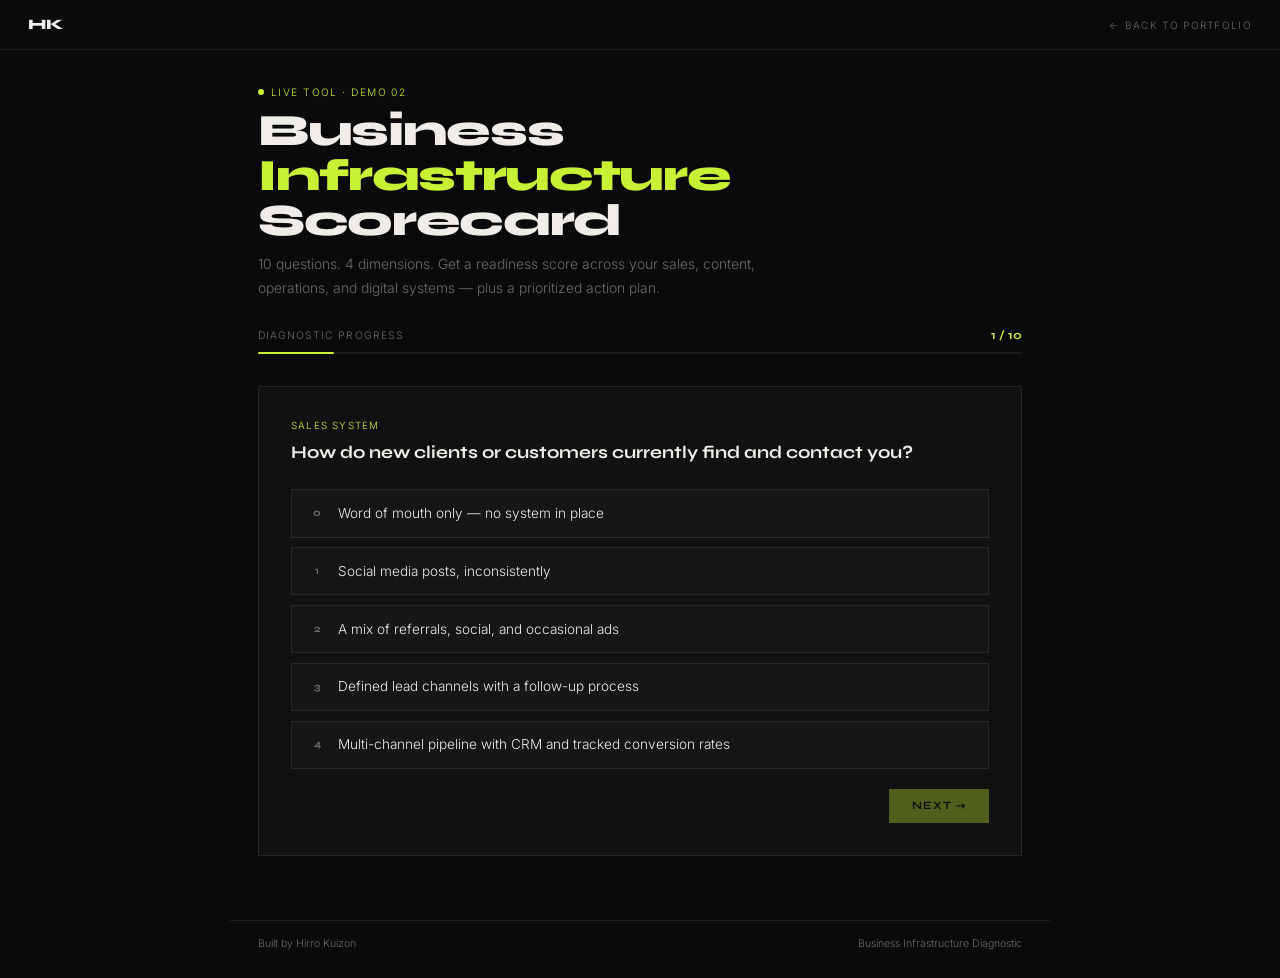
==== business-scorecard.html @ 3da5b14c "feat: add Business Infrastructure Scorecard, wire index card" ====
<!DOCTYPE html>
<html lang="en">
<head>
<meta charset="UTF-8">
<meta name="viewport" content="width=device-width, initial-scale=1.0">
<title>Business Infrastructure Scorecard — Hirro Kuizon</title>
<link rel="preconnect" href="https://fonts.googleapis.com">
<link href="https://fonts.googleapis.com/css2?family=Syne:wght@700;800&family=Inter:wght@300;400;500&display=swap" rel="stylesheet">
<style>
*,*::before,*::after{box-sizing:border-box;margin:0;padding:0}
:root{
  --ac:#c8f135;--bk:#0a0a0a;--c1:#111111;--c2:#161616;
  --bd:rgba(255,255,255,0.08);--md:#6b6b6b;--ow:#f0ede8;
  --red:#ff5a5a;--amber:#f5c842;
}
body{font-family:'Inter',sans-serif;background:var(--bk);color:var(--ow);min-height:100vh;font-weight:300;-webkit-font-smoothing:antialiased;font-size:16px}
::-webkit-scrollbar{width:3px}::-webkit-scrollbar-thumb{background:#222;border-radius:2px}
@keyframes pulse{0%,100%{opacity:1}50%{opacity:.2}}
@keyframes spin{to{transform:rotate(360deg)}}
@keyframes fadein{from{opacity:0;transform:translateY(8px)}to{opacity:1;transform:translateY(0)}}

/* NAV */
.nav{display:flex;align-items:center;justify-content:space-between;padding:1rem 1.75rem;border-bottom:1px solid var(--bd)}
.nav-logo{font-family:'Syne',sans-serif;font-weight:800;font-size:.9rem;text-decoration:none;color:var(--ow)}
.nav-back{font-size:.63rem;letter-spacing:.13em;text-transform:uppercase;color:var(--md);text-decoration:none;transition:color .2s}
.nav-back:hover{color:var(--ac)}

/* HEADER */
.hd{padding:2.25rem 1.75rem 1.75rem;max-width:820px;margin:0 auto}
.eyebrow{display:flex;align-items:center;gap:7px;font-size:.64rem;letter-spacing:.14em;text-transform:uppercase;color:var(--ac);margin-bottom:.7rem}
.dot{width:6px;height:6px;border-radius:50%;background:var(--ac);animation:pulse 1.5s infinite;display:inline-block}
.title{font-family:'Syne',sans-serif;font-weight:800;font-size:clamp(1.7rem,4vw,2.8rem);line-height:1;letter-spacing:-.03em;margin-bottom:.6rem}
.title span{color:var(--ac)}
.desc{color:var(--md);font-size:.87rem;max-width:520px;line-height:1.7}

/* QUIZ WRAP */
.quiz-wrap{max-width:820px;margin:0 auto;padding:0 1.75rem 4rem}

/* PROGRESS */
.progress-bar-wrap{margin-bottom:2rem}
.progress-meta{display:flex;justify-content:space-between;align-items:center;margin-bottom:.6rem}
.progress-label{font-size:.65rem;letter-spacing:.1em;text-transform:uppercase;color:var(--md)}
.progress-count{font-family:'Syne',sans-serif;font-weight:700;font-size:.75rem;color:var(--ac)}
.progress-track{height:2px;background:rgba(255,255,255,0.06);border-radius:2px}
.progress-fill{height:100%;background:var(--ac);border-radius:2px;transition:width .4s ease}

/* QUESTION CARD */
.q-card{background:var(--c1);border:1px solid var(--bd);padding:2rem;animation:fadein .3s ease}
.q-section{font-size:.62rem;letter-spacing:.12em;text-transform:uppercase;color:var(--ac);margin-bottom:.6rem}
.q-text{font-family:'Syne',sans-serif;font-weight:700;font-size:1.1rem;line-height:1.4;margin-bottom:1.5rem;color:var(--ow)}
.options{display:grid;gap:.6rem}
.opt-btn{
  width:100%;text-align:left;background:var(--c2);border:1px solid var(--bd);
  color:var(--ow);font-family:'Inter',sans-serif;font-size:.85rem;font-weight:300;
  padding:.85rem 1rem;cursor:pointer;transition:border-color .15s,background .15s;
  display:flex;align-items:center;gap:.75rem;line-height:1.4
}
.opt-btn:hover{border-color:var(--ac);background:rgba(200,241,53,0.04)}
.opt-btn.selected{border-color:var(--ac);background:rgba(200,241,53,0.08)}
.opt-score{font-size:.65rem;font-family:'Syne',sans-serif;font-weight:700;
  color:var(--md);min-width:18px;text-align:center}
.opt-btn.selected .opt-score{color:var(--ac)}

/* NAV BUTTONS */
.q-nav{display:flex;justify-content:space-between;align-items:center;margin-top:1.25rem}
.btn-back{background:transparent;border:1px solid var(--bd);color:var(--md);
  font-family:'Syne',sans-serif;font-weight:700;font-size:.7rem;letter-spacing:.08em;
  text-transform:uppercase;padding:.6rem 1.1rem;cursor:pointer;transition:border-color .2s,color .2s}
.btn-back:hover{border-color:var(--ow);color:var(--ow)}
.btn-next{background:var(--ac);color:var(--bk);border:none;
  font-family:'Syne',sans-serif;font-weight:700;font-size:.7rem;letter-spacing:.09em;
  text-transform:uppercase;padding:.65rem 1.4rem;cursor:pointer;transition:opacity .2s;opacity:.35}
.btn-next.active{opacity:1}
.btn-next.active:hover{opacity:.82}

/* SPINNER STATE */
.spin-state{text-align:center;padding:4rem 0;display:flex;flex-direction:column;align-items:center;gap:1rem}
.spinner{width:36px;height:36px}
.spin-track{fill:none;stroke:rgba(255,255,255,0.07);stroke-width:2.5}
.spin-arc{fill:none;stroke:var(--ac);stroke-width:2.5;stroke-dasharray:22 66;stroke-linecap:round;transform-origin:50% 50%;animation:spin .85s linear infinite}
.spin-txt{font-size:.7rem;color:var(--md);letter-spacing:.09em;text-transform:uppercase}

/* RESULTS */
.results{animation:fadein .4s ease}
.results-header{margin-bottom:2rem}
.results-eyebrow{font-size:.65rem;letter-spacing:.12em;text-transform:uppercase;color:var(--ac);margin-bottom:.5rem}
.results-title{font-family:'Syne',sans-serif;font-weight:800;font-size:1.5rem;margin-bottom:.4rem}
.results-sub{font-size:.85rem;color:var(--md);line-height:1.6}

/* OVERALL SCORE */
.overall-score{background:var(--c1);border:1px solid var(--bd);padding:1.5rem;margin-bottom:1.5rem;display:flex;align-items:center;justify-content:space-between;gap:1rem}
.overall-left{}
.overall-label{font-size:.63rem;letter-spacing:.1em;text-transform:uppercase;color:var(--md);margin-bottom:.5rem}
.overall-bar-track{height:4px;background:rgba(255,255,255,0.06);border-radius:2px;width:200px;max-width:100%}
.overall-bar-fill{height:100%;border-radius:2px;transition:width 1.2s ease}
.overall-right{text-align:right;flex-shrink:0}
.overall-num{font-family:'Syne',sans-serif;font-weight:800;font-size:2.2rem;line-height:1}
.overall-num span{font-size:1rem;opacity:.4}
.overall-grade{font-size:.7rem;letter-spacing:.1em;text-transform:uppercase;margin-top:4px}
.overall-verdict{font-size:.82rem;color:var(--md);margin-top:.75rem;line-height:1.6}

/* DIMENSION GRID */
.dim-grid{display:grid;grid-template-columns:1fr 1fr;gap:.75rem;margin-bottom:1.5rem}
@media(max-width:580px){.dim-grid{grid-template-columns:1fr}}
.dim-card{background:var(--c1);border:1px solid var(--bd);padding:1.1rem}
.dim-top{display:flex;justify-content:space-between;align-items:flex-start;margin-bottom:.5rem}
.dim-name{font-size:.65rem;letter-spacing:.1em;text-transform:uppercase;color:var(--md)}
.dim-score{font-family:'Syne',sans-serif;font-weight:800;font-size:1rem}
.dim-bar-track{height:2px;background:rgba(255,255,255,0.06);border-radius:2px;margin-bottom:.6rem}
.dim-bar-fill{height:100%;border-radius:2px;transition:width 1s ease}
.dim-read{font-size:.78rem;line-height:1.55;color:var(--ow)}

/* PRIORITY LIST */
.priority-block{background:var(--c1);border:1px solid var(--bd);padding:1.5rem;margin-bottom:1.5rem}
.priority-label{font-size:.63rem;letter-spacing:.12em;text-transform:uppercase;color:var(--ac);margin-bottom:1rem}
.priority-item{display:flex;gap:.85rem;padding:.75rem 0;border-bottom:1px solid var(--bd)}
.priority-item:last-child{border-bottom:none;padding-bottom:0}
.priority-num{font-family:'Syne',sans-serif;font-weight:800;font-size:.9rem;color:var(--ac);min-width:20px;margin-top:1px}
.priority-content{}
.priority-title{font-size:.83rem;font-weight:500;color:var(--ow);margin-bottom:.2rem}
.priority-desc{font-size:.78rem;color:var(--md);line-height:1.55}

/* RESET */
.reset-row{display:flex;justify-content:space-between;align-items:center}
.rst-btn{background:transparent;border:1px solid var(--bd);color:var(--md);font-family:'Syne',sans-serif;font-weight:700;font-size:.67rem;letter-spacing:.08em;text-transform:uppercase;padding:.55rem 1rem;cursor:pointer;transition:border-color .2s,color .2s}
.rst-btn:hover{border-color:var(--ow);color:var(--ow)}
.share-note{font-size:.7rem;color:var(--md);font-style:italic}

/* FOOTER */
.footer{max-width:820px;margin:0 auto;padding:1rem 1.75rem 1.75rem;border-top:1px solid var(--bd);display:flex;justify-content:space-between;align-items:center}
.footer span{font-size:.66rem;color:var(--md)}

.hidden{display:none}
</style>
</head>
<body>

<div class="nav">
  <a href="index.html" class="nav-logo">HK</a>
  <a href="index.html" class="nav-back">&#8592; Back to Portfolio</a>
</div>

<div class="hd">
  <div class="eyebrow"><span class="dot"></span>Live Tool &middot; Demo 02</div>
  <h1 class="title">Business <span>Infrastructure</span> Scorecard</h1>
  <p class="desc">10 questions. 4 dimensions. Get a readiness score across your sales, content, operations, and digital systems &mdash; plus a prioritized action plan.</p>
</div>

<div class="quiz-wrap">

  <!-- PROGRESS -->
  <div class="progress-bar-wrap" id="progress-wrap">
    <div class="progress-meta">
      <span class="progress-label">Diagnostic Progress</span>
      <span class="progress-count" id="progress-count">1 / 10</span>
    </div>
    <div class="progress-track">
      <div class="progress-fill" id="progress-fill" style="width:10%"></div>
    </div>
  </div>

  <!-- QUESTION CARD -->
  <div id="quiz-view">
    <div class="q-card" id="q-card">
      <div class="q-section" id="q-section"></div>
      <div class="q-text" id="q-text"></div>
      <div class="options" id="q-options"></div>
      <div class="q-nav">
        <button class="btn-back" id="btn-back" onclick="prevQ()">&#8592; Back</button>
        <button class="btn-next" id="btn-next" onclick="nextQ()">Next &#8594;</button>
      </div>
    </div>
  </div>

  <!-- SPINNER -->
  <div class="spin-state hidden" id="spin-view">
    <svg class="spinner" viewBox="0 0 36 36">
      <circle class="spin-track" cx="18" cy="18" r="14"/>
      <circle class="spin-arc" cx="18" cy="18" r="14"/>
    </svg>
    <span class="spin-txt">Scoring your infrastructure...</span>
  </div>

  <!-- RESULTS -->
  <div class="hidden" id="results-view">
    <div class="results">
      <div class="results-header">
        <div class="results-eyebrow">Diagnostic Complete</div>
        <div class="results-title" id="r-title">Your Infrastructure Report</div>
        <div class="results-sub" id="r-sub"></div>
      </div>

      <div class="overall-score">
        <div class="overall-left">
          <div class="overall-label">Overall Readiness Score</div>
          <div class="overall-bar-track">
            <div class="overall-bar-fill" id="overall-bar" style="width:0%"></div>
          </div>
          <div class="overall-verdict" id="overall-verdict"></div>
        </div>
        <div class="overall-right">
          <div class="overall-num" id="overall-num">0<span>/40</span></div>
          <div class="overall-grade" id="overall-grade"></div>
        </div>
      </div>

      <div class="dim-grid" id="dim-grid"></div>

      <div class="priority-block">
        <div class="priority-label">Priority Action Plan</div>
        <div id="priority-list"></div>
      </div>

      <div class="reset-row">
        <button class="rst-btn" onclick="restart()">&#8592; Retake Diagnostic</button>
        <span class="share-note">Built by Hirro Kuizon &mdash; pure JS logic</span>
      </div>
    </div>
  </div>

</div>

<div class="footer">
  <span>Built by Hirro Kuizon</span>
  <span>Business Infrastructure Diagnostic</span>
</div>

<script>
// ─── QUESTIONS ─────────────────────────────────────────────────────
// Each question: section, text, options [{label, score 0-4}]
// Sections map to 4 dimensions: Sales, Content, Operations, Digital
var QUESTIONS = [
  {
    dim: 'Sales',
    section: 'Sales System',
    text: 'How do new clients or customers currently find and contact you?',
    options: [
      { label: 'Word of mouth only — no system in place', score: 0 },
      { label: 'Social media posts, inconsistently', score: 1 },
      { label: 'A mix of referrals, social, and occasional ads', score: 2 },
      { label: 'Defined lead channels with a follow-up process', score: 3 },
      { label: 'Multi-channel pipeline with CRM and tracked conversion rates', score: 4 }
    ]
  },
  {
    dim: 'Sales',
    section: 'Sales System',
    text: 'When a prospect shows interest, what happens next?',
    options: [
      { label: 'I respond when I get the chance — no set process', score: 0 },
      { label: 'I reply manually and improvise from there', score: 1 },
      { label: 'I have a standard message or template I usually send', score: 2 },
      { label: 'I follow a defined flow: discovery call → proposal → follow-up', score: 3 },
      { label: 'Automated sequence + human touchpoints at each stage', score: 4 }
    ]
  },
  {
    dim: 'Content',
    section: 'Content System',
    text: 'How consistently do you publish content for your business?',
    options: [
      { label: 'Rarely or never — no time for it', score: 0 },
      { label: 'Occasionally, when inspiration strikes', score: 1 },
      { label: 'A few times a month with no fixed schedule', score: 2 },
      { label: 'Weekly cadence with a rough content plan', score: 3 },
      { label: 'Systematic publishing with content pillars and a calendar', score: 4 }
    ]
  },
  {
    dim: 'Content',
    section: 'Content System',
    text: 'Does your content have a clear strategic purpose beyond just "posting"?',
    options: [
      { label: 'Not really — I post to stay visible', score: 0 },
      { label: 'Somewhat — I try to share useful things', score: 1 },
      { label: 'Each post has a loose goal (engagement, traffic, etc.)', score: 2 },
      { label: 'Content is mapped to buyer stages (awareness, trust, conversion)', score: 3 },
      { label: 'Full content-to-revenue mapping with tracked outcomes', score: 4 }
    ]
  },
  {
    dim: 'Operations',
    section: 'Operations',
    text: 'How much of your business relies on you personally doing everything?',
    options: [
      { label: 'Everything runs through me — if I stop, it stops', score: 0 },
      { label: 'Most things do — I\'ve delegated one or two small tasks', score: 1 },
      { label: 'Some tasks are handled by others, but I still touch most things', score: 2 },
      { label: 'Core operations run without me for days at a time', score: 3 },
      { label: 'Systems and people run the business — I work on it, not in it', score: 4 }
    ]
  },
  {
    dim: 'Operations',
    section: 'Operations',
    text: 'How are your internal processes documented?',
    options: [
      { label: 'They aren\'t — it\'s all in my head', score: 0 },
      { label: 'Loosely — some notes or chats, nothing formal', score: 1 },
      { label: 'Key processes are written down somewhere', score: 2 },
      { label: 'We have SOPs for most recurring tasks', score: 3 },
      { label: 'Full operations manual with version control and team access', score: 4 }
    ]
  },
  {
    dim: 'Digital',
    section: 'Digital Presence',
    text: 'What does your current online presence look like?',
    options: [
      { label: 'No website, minimal or no social media', score: 0 },
      { label: 'Social media only — no website or Google listing', score: 1 },
      { label: 'Basic website or Google Business profile, not regularly updated', score: 2 },
      { label: 'Active website, updated socials, Google Business claimed', score: 3 },
      { label: 'Optimized website, consistent content, reviews, and SEO strategy', score: 4 }
    ]
  },
  {
    dim: 'Digital',
    section: 'Digital Presence',
    text: 'How do you currently handle customer reviews and online reputation?',
    options: [
      { label: 'I don\'t — I haven\'t thought about it', score: 0 },
      { label: 'I notice reviews but rarely respond', score: 1 },
      { label: 'I respond to reviews occasionally and ask for them informally', score: 2 },
      { label: 'I actively ask satisfied customers to leave reviews', score: 3 },
      { label: 'Systematic review generation, monitoring, and response workflow', score: 4 }
    ]
  },
  {
    dim: 'Sales',
    section: 'Sales System',
    text: 'Do you know your average cost to acquire a new customer?',
    options: [
      { label: 'No idea — I\'ve never calculated it', score: 0 },
      { label: 'Rough guess but no actual data', score: 1 },
      { label: 'I track ad spend but not total acquisition cost', score: 2 },
      { label: 'Yes, I track it across my main channels', score: 3 },
      { label: 'Yes, tracked per channel with LTV comparison and optimization', score: 4 }
    ]
  },
  {
    dim: 'Content',
    section: 'Content System',
    text: 'Do you repurpose content across platforms or formats?',
    options: [
      { label: 'No — each post is made from scratch each time', score: 0 },
      { label: 'Sometimes I repost the same thing on different platforms', score: 1 },
      { label: 'I occasionally adapt content for different formats', score: 2 },
      { label: 'I have a repurposing workflow (e.g. video → clips → captions)', score: 3 },
      { label: 'Full content multiplication system across formats and platforms', score: 4 }
    ]
  }
];

// ─── DIMENSION CONFIG ──────────────────────────────────────────────
var DIMS = {
  Sales: {
    label: 'Sales System',
    reads: [
      { max:3,  text:'Revenue generation is ad hoc and heavily dependent on luck or referrals. No defined pipeline means inconsistent income and missed opportunities.' },
      { max:6,  text:'Some sales activity exists but lacks structure. Leads fall through the cracks and follow-up is inconsistent. Basic systemization would deliver immediate revenue lift.' },
      { max:9,  text:'A functional sales process is emerging. Refining the conversion steps and adding tracking will compound results significantly.' },
      { max:12, text:'Solid sales infrastructure. The next lever is optimization — A/B testing messaging, shortening sales cycles, and automating follow-up sequences.' }
    ],
    actions: [
      { title:'Build a 3-step follow-up sequence', desc:'Create a standardized response flow for new inquiries: same-day reply → value touchpoint at day 3 → close or qualify-out at day 7.' },
      { title:'Define your lead sources and track them', desc:'Identify your top 2-3 acquisition channels and assign a simple tracking method (even a spreadsheet) to understand where revenue actually comes from.' },
      { title:'Calculate your customer acquisition cost', desc:'Total your last 90 days of marketing spend and divide by new customers won. This single number unlocks smarter budget decisions.' }
    ]
  },
  Content: {
    label: 'Content System',
    reads: [
      { max:3,  text:'Content is non-existent or entirely reactive. The business has no visibility engine — growth depends entirely on word of mouth and direct outreach.' },
      { max:6,  text:'Sporadic content exists but creates no compounding value. Without consistency and strategy, content effort is wasted energy.' },
      { max:9,  text:'A content habit is forming. Adding structure — pillars, cadence, and platform-specific adaptation — will multiply the impact of existing effort.' },
      { max:12, text:'Strong content operation. The next frontier is full-funnel attribution: mapping specific content to leads, conversions, and revenue.' }
    ],
    actions: [
      { title:'Define 3 content pillars', desc:'Choose 3 themes that sit at the intersection of your expertise and your audience\'s problems. Every post should belong to one of these pillars.' },
      { title:'Set a non-negotiable weekly cadence', desc:'One platform, one post per week minimum. Consistency compounds — irregular posting resets algorithmic momentum every time.' },
      { title:'Build a repurposing workflow', desc:'Every long-form piece (video, blog, case study) should yield at least 3 derivative assets. This multiplies output without multiplying effort.' }
    ]
  },
  Operations: {
    label: 'Operations',
    reads: [
      { max:3,  text:'The business is entirely owner-dependent. This is a fragility risk — any disruption to the owner directly stops revenue. Systemization is a survival priority.' },
      { max:6,  text:'Some delegation exists but the business still runs on tribal knowledge. Scaling is currently impossible without the owner as the bottleneck.' },
      { max:9,  text:'Operations are becoming repeatable. Documenting and automating the remaining manual processes will free significant owner time and enable growth.' },
      { max:12, text:'Operationally mature. The next level is integrating AI and automation tools to reduce human overhead on repeatable tasks further.' }
    ],
    actions: [
      { title:'Document your top 3 recurring tasks as SOPs', desc:'Write a step-by-step process for the 3 tasks you do most often. This is the foundation of all delegation and automation.' },
      { title:'Identify your biggest time drain and eliminate or delegate it', desc:'Track where your hours actually go for one week. The largest single time sink is your highest-leverage elimination target.' },
      { title:'Implement one automation this month', desc:'Start small: auto-reply for inquiries, a booking link, or a templated proposal. One working automation builds the habit and the confidence.' }
    ]
  },
  Digital: {
    label: 'Digital Presence',
    reads: [
      { max:3,  text:'The business is effectively invisible online. In markets where buyers research before contacting, this means significant revenue is going to competitors by default.' },
      { max:6,  text:'Minimal digital presence exists. Basic setup is complete but lacks the consistency and optimization needed to generate inbound leads.' },
      { max:9,  text:'A credible digital footprint is established. SEO optimization and a review generation system would convert this presence into a consistent lead source.' },
      { max:12, text:'Strong digital infrastructure. The next growth lever is content-driven SEO and reputation amplification to widen the top of the funnel.' }
    ],
    actions: [
      { title:'Claim and fully optimize your Google Business Profile', desc:'Complete every field, add photos, set hours, and enable messaging. This is the highest-ROI 2-hour investment for any local business.' },
      { title:'Build a review generation system', desc:'Create a simple post-purchase message asking for a Google review. Send it within 24 hours of a positive interaction. 5 new reviews per month compounds fast.' },
      { title:'Audit your website for the 3 conversion basics', desc:'Check that your site has: a clear headline stating what you do and who for, a visible call-to-action above the fold, and a mobile-optimized layout.' }
    ]
  }
};

// ─── GRADE CONFIG ──────────────────────────────────────────────────
var GRADES = [
  { min:0,  max:10, grade:'Critical',  color:'#ff5a5a', verdict:'Your business infrastructure has significant gaps that are actively limiting growth. The good news: the highest-leverage fixes are straightforward and implementable immediately.' },
  { min:11, max:20, grade:'Developing', color:'#f5c842', verdict:'You have a functional business but it\'s running on manual effort and intuition. Systemizing the gaps identified below will reduce owner dependency and unlock scalable growth.' },
  { min:21, max:30, grade:'Solid',      color:'#c8f135', verdict:'Strong foundation with clear optimization opportunities. You\'ve built something real — now it\'s about compounding what works and eliminating the remaining friction points.' },
  { min:31, max:40, grade:'Advanced',   color:'#c8f135', verdict:'Sophisticated infrastructure across most dimensions. Your next frontier is integration — connecting your systems so data flows between them and decisions become automatic.' }
];

// ─── STATE ─────────────────────────────────────────────────────────
var current = 0;
var answers = new Array(QUESTIONS.length).fill(null);

// ─── RENDER ────────────────────────────────────────────────────────
function renderQ() {
  var q = QUESTIONS[current];
  document.getElementById('q-section').textContent = q.section;
  document.getElementById('q-text').textContent = q.text;

  var opts = document.getElementById('q-options');
  opts.innerHTML = '';
  q.options.forEach(function(o, i) {
    var btn = document.createElement('button');
    btn.className = 'opt-btn' + (answers[current] === i ? ' selected' : '');
    btn.innerHTML = '<span class="opt-score">' + o.score + '</span><span>' + o.label + '</span>';
    btn.onclick = function() { selectOpt(i); };
    opts.appendChild(btn);
  });

  // Progress
  var pct = Math.round(((current + 1) / QUESTIONS.length) * 100);
  document.getElementById('progress-fill').style.width = pct + '%';
  document.getElementById('progress-count').textContent = (current + 1) + ' / ' + QUESTIONS.length;

  // Back button
  document.getElementById('btn-back').style.visibility = current === 0 ? 'hidden' : 'visible';

  // Next button label
  var nextBtn = document.getElementById('btn-next');
  nextBtn.textContent = current === QUESTIONS.length - 1 ? 'See Results →' : 'Next →';
  nextBtn.className = 'btn-next' + (answers[current] !== null ? ' active' : '');
}

function selectOpt(i) {
  answers[current] = i;
  var btns = document.querySelectorAll('.opt-btn');
  btns.forEach(function(b, idx) {
    b.className = 'opt-btn' + (idx === i ? ' selected' : '');
    b.querySelector('.opt-score').style.color = idx === i ? 'var(--ac)' : 'var(--md)';
  });
  document.getElementById('btn-next').className = 'btn-next active';
}

function nextQ() {
  if (answers[current] === null) return;
  if (current < QUESTIONS.length - 1) {
    current++;
    renderQ();
  } else {
    showSpinner();
    setTimeout(showResults, 2000);
  }
}

function prevQ() {
  if (current > 0) { current--; renderQ(); }
}

// ─── RESULTS ───────────────────────────────────────────────────────
function showSpinner() {
  document.getElementById('quiz-view').classList.add('hidden');
  document.getElementById('progress-wrap').classList.add('hidden');
  document.getElementById('spin-view').classList.remove('hidden');
}

function showResults() {
  document.getElementById('spin-view').classList.add('hidden');

  // Calculate dimension scores
  var dimScores = { Sales:0, Content:0, Operations:0, Digital:0 };
  var dimMax    = { Sales:0, Content:0, Operations:0, Digital:0 };
  QUESTIONS.forEach(function(q, i) {
    var selected = answers[i];
    if (selected !== null) {
      dimScores[q.dim] += q.options[selected].score;
      dimMax[q.dim] += 4;
    }
  });

  var total = 0;
  Object.keys(dimScores).forEach(function(d){ total += dimScores[d]; });

  // Grade
  var gradeObj = GRADES[0];
  GRADES.forEach(function(g){ if (total >= g.min && total <= g.max) gradeObj = g; });

  // Overall
  document.getElementById('overall-num').innerHTML = total + '<span>/40</span>';
  document.getElementById('overall-num').style.color = gradeObj.color;
  document.getElementById('overall-grade').textContent = gradeObj.grade;
  document.getElementById('overall-grade').style.color = gradeObj.color;
  document.getElementById('overall-verdict').textContent = gradeObj.verdict;
  setTimeout(function(){
    document.getElementById('overall-bar').style.width = Math.round((total/40)*100) + '%';
    document.getElementById('overall-bar').style.background = gradeObj.color;
  }, 100);

  // Dimension cards
  var grid = document.getElementById('dim-grid');
  grid.innerHTML = '';
  ['Sales','Content','Operations','Digital'].forEach(function(d) {
    var sc = dimScores[d];
    var mx = dimMax[d] || 1;
    var pct = Math.round((sc/mx)*100);
    var cfg = DIMS[d];
    var read = cfg.reads[cfg.reads.length-1].text;
    cfg.reads.forEach(function(r){ if (sc <= r.max) { read = r.text; return; } });

    // Color based on pct
    var col = pct >= 70 ? '#c8f135' : pct >= 40 ? '#f5c842' : '#ff5a5a';

    var card = document.createElement('div');
    card.className = 'dim-card';
    card.innerHTML =
      '<div class="dim-top">' +
        '<span class="dim-name">' + cfg.label + '</span>' +
        '<span class="dim-score" style="color:' + col + '">' + sc + '/' + mx + '</span>' +
      '</div>' +
      '<div class="dim-bar-track"><div class="dim-bar-fill" style="width:0%;background:' + col + '" data-pct="' + pct + '"></div></div>' +
      '<div class="dim-read">' + read + '</div>';
    grid.appendChild(card);
  });

  // Animate dim bars after paint
  setTimeout(function(){
    document.querySelectorAll('.dim-bar-fill').forEach(function(el){
      el.style.width = el.getAttribute('data-pct') + '%';
    });
  }, 150);

  // Priority actions — surface lowest-scoring dims first
  var ranked = ['Sales','Content','Operations','Digital'].sort(function(a,b){
    var pa = dimMax[a] ? dimScores[a]/dimMax[a] : 0;
    var pb = dimMax[b] ? dimScores[b]/dimMax[b] : 0;
    return pa - pb;
  });

  var pList = document.getElementById('priority-list');
  pList.innerHTML = '';
  ranked.slice(0,3).forEach(function(d, i) {
    var action = DIMS[d].actions[0]; // top action per dim
    var item = document.createElement('div');
    item.className = 'priority-item';
    item.innerHTML =
      '<div class="priority-num">0' + (i+1) + '</div>' +
      '<div class="priority-content">' +
        '<div class="priority-title">' + action.title + '</div>' +
        '<div class="priority-desc">' + action.desc + '</div>' +
      '</div>';
    pList.appendChild(item);
  });

  document.getElementById('results-view').classList.remove('hidden');
}

function restart() {
  current = 0;
  answers = new Array(QUESTIONS.length).fill(null);
  document.getElementById('results-view').classList.add('hidden');
  document.getElementById('progress-wrap').classList.remove('hidden');
  document.getElementById('quiz-view').classList.remove('hidden');
  renderQ();
}

// ─── INIT ──────────────────────────────────────────────────────────
renderQ();
</script>
</body>
</html>
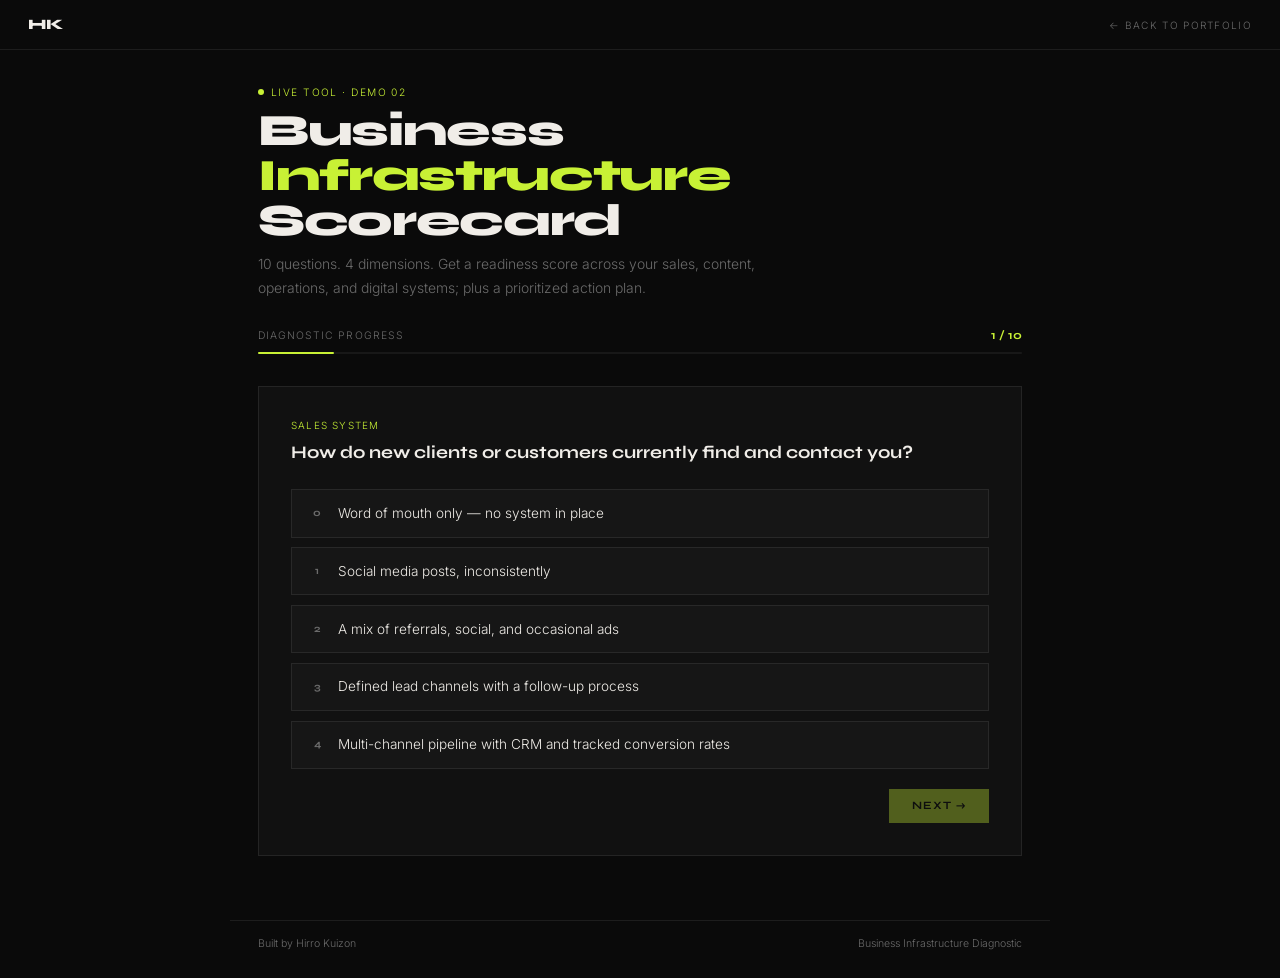
==== commit 32a984c1: "fix: sitewide em-dash audit, replace with colons, semicolons, commas" ====
--- a/business-scorecard.html
+++ b/business-scorecard.html
@@ -143,7 +143,7 @@
 <div class="hd">
   <div class="eyebrow"><span class="dot"></span>Live Tool &middot; Demo 02</div>
   <h1 class="title">Business <span>Infrastructure</span> Scorecard</h1>
-  <p class="desc">10 questions. 4 dimensions. Get a readiness score across your sales, content, operations, and digital systems &mdash; plus a prioritized action plan.</p>
+  <p class="desc">10 questions. 4 dimensions. Get a readiness score across your sales, content, operations, and digital systems; plus a prioritized action plan.</p>
 </div>
 
 <div class="quiz-wrap">
@@ -213,7 +213,7 @@
 
       <div class="reset-row">
         <button class="rst-btn" onclick="restart()">&#8592; Retake Diagnostic</button>
-        <span class="share-note">Built by Hirro Kuizon &mdash; pure JS logic</span>
+        <span class="share-note">Built by Hirro Kuizon, pure JS logic</span>
       </div>
     </div>
   </div>
@@ -360,7 +360,7 @@
       { max:3,  text:'Revenue generation is ad hoc and heavily dependent on luck or referrals. No defined pipeline means inconsistent income and missed opportunities.' },
       { max:6,  text:'Some sales activity exists but lacks structure. Leads fall through the cracks and follow-up is inconsistent. Basic systemization would deliver immediate revenue lift.' },
       { max:9,  text:'A functional sales process is emerging. Refining the conversion steps and adding tracking will compound results significantly.' },
-      { max:12, text:'Solid sales infrastructure. The next lever is optimization — A/B testing messaging, shortening sales cycles, and automating follow-up sequences.' }
+      { max:12, text:'Solid sales infrastructure. The next lever is optimization: A/B testing messaging, shortening sales cycles, and automating follow-up sequences.' }
     ],
     actions: [
       { title:'Build a 3-step follow-up sequence', desc:'Create a standardized response flow for new inquiries: same-day reply → value touchpoint at day 3 → close or qualify-out at day 7.' },
@@ -371,21 +371,21 @@
   Content: {
     label: 'Content System',
     reads: [
-      { max:3,  text:'Content is non-existent or entirely reactive. The business has no visibility engine — growth depends entirely on word of mouth and direct outreach.' },
+      { max:3,  text:'Content is non-existent or entirely reactive. The business has no visibility engine; growth depends entirely on word of mouth and direct outreach.' },
       { max:6,  text:'Sporadic content exists but creates no compounding value. Without consistency and strategy, content effort is wasted energy.' },
-      { max:9,  text:'A content habit is forming. Adding structure — pillars, cadence, and platform-specific adaptation — will multiply the impact of existing effort.' },
+      { max:9,  text:'A content habit is forming. Adding structure, specifically pillars, cadence, and platform-specific adaptation, will multiply the impact of existing effort.' },
       { max:12, text:'Strong content operation. The next frontier is full-funnel attribution: mapping specific content to leads, conversions, and revenue.' }
     ],
     actions: [
       { title:'Define 3 content pillars', desc:'Choose 3 themes that sit at the intersection of your expertise and your audience\'s problems. Every post should belong to one of these pillars.' },
-      { title:'Set a non-negotiable weekly cadence', desc:'One platform, one post per week minimum. Consistency compounds — irregular posting resets algorithmic momentum every time.' },
+      { title:'Set a non-negotiable weekly cadence', desc:'One platform, one post per week minimum. Consistency compounds; irregular posting resets algorithmic momentum every time.' },
       { title:'Build a repurposing workflow', desc:'Every long-form piece (video, blog, case study) should yield at least 3 derivative assets. This multiplies output without multiplying effort.' }
     ]
   },
   Operations: {
     label: 'Operations',
     reads: [
-      { max:3,  text:'The business is entirely owner-dependent. This is a fragility risk — any disruption to the owner directly stops revenue. Systemization is a survival priority.' },
+      { max:3,  text:'The business is entirely owner-dependent. This is a fragility risk, as any disruption to the owner directly stops revenue. Systemization is a survival priority.' },
       { max:6,  text:'Some delegation exists but the business still runs on tribal knowledge. Scaling is currently impossible without the owner as the bottleneck.' },
       { max:9,  text:'Operations are becoming repeatable. Documenting and automating the remaining manual processes will free significant owner time and enable growth.' },
       { max:12, text:'Operationally mature. The next level is integrating AI and automation tools to reduce human overhead on repeatable tasks further.' }
@@ -416,8 +416,8 @@
 var GRADES = [
   { min:0,  max:10, grade:'Critical',  color:'#ff5a5a', verdict:'Your business infrastructure has significant gaps that are actively limiting growth. The good news: the highest-leverage fixes are straightforward and implementable immediately.' },
   { min:11, max:20, grade:'Developing', color:'#f5c842', verdict:'You have a functional business but it\'s running on manual effort and intuition. Systemizing the gaps identified below will reduce owner dependency and unlock scalable growth.' },
-  { min:21, max:30, grade:'Solid',      color:'#c8f135', verdict:'Strong foundation with clear optimization opportunities. You\'ve built something real — now it\'s about compounding what works and eliminating the remaining friction points.' },
-  { min:31, max:40, grade:'Advanced',   color:'#c8f135', verdict:'Sophisticated infrastructure across most dimensions. Your next frontier is integration — connecting your systems so data flows between them and decisions become automatic.' }
+  { min:21, max:30, grade:'Solid',      color:'#c8f135', verdict:'Strong foundation with clear optimization opportunities. You\'ve built something real; now it\'s about compounding what works and eliminating the remaining friction points.' },
+  { min:31, max:40, grade:'Advanced',   color:'#c8f135', verdict:'Sophisticated infrastructure across most dimensions. Your next frontier is integration: connecting your systems so data flows between them and decisions become automatic.' }
 ];
 
 // ─── STATE ─────────────────────────────────────────────────────────
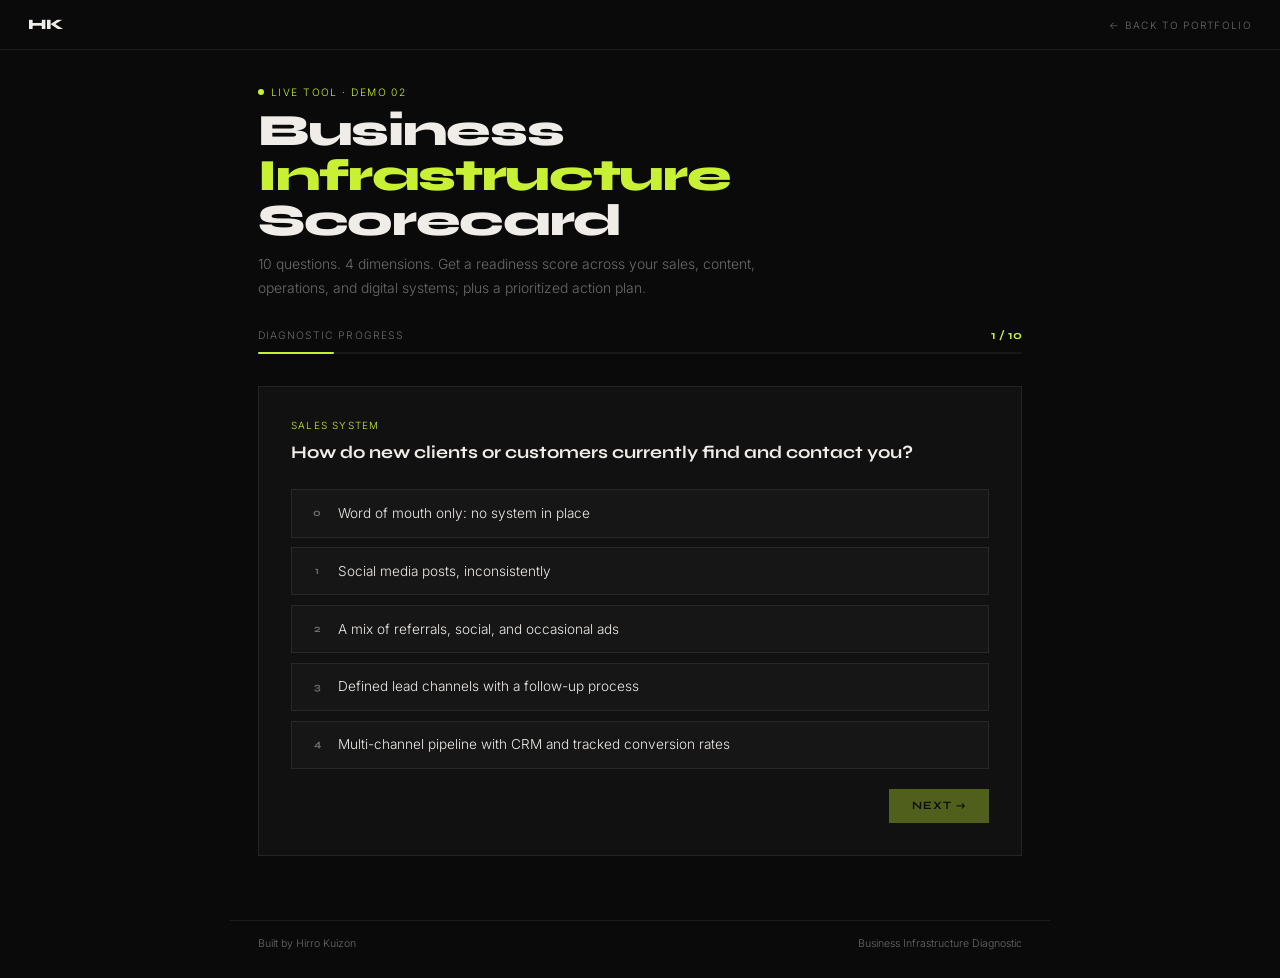
==== commit f997f100: "Typography: replace prose em-dashes with commas, semicolons, colons across /cv repo" ====
--- a/business-scorecard.html
+++ b/business-scorecard.html
@@ -3,7 +3,7 @@
 <head>
 <meta charset="UTF-8">
 <meta name="viewport" content="width=device-width, initial-scale=1.0">
-<title>Business Infrastructure Scorecard — Hirro Kuizon</title>
+<title>Business Infrastructure Scorecard: Hirro Kuizon</title>
 <link rel="preconnect" href="https://fonts.googleapis.com">
 <link href="https://fonts.googleapis.com/css2?family=Syne:wght@700;800&family=Inter:wght@300;400;500&display=swap" rel="stylesheet">
 <style>
@@ -102,6 +102,20 @@
 /* DIMENSION GRID */
 .dim-grid{display:grid;grid-template-columns:1fr 1fr;gap:.75rem;margin-bottom:1.5rem}
 @media(max-width:580px){.dim-grid{grid-template-columns:1fr}}
+@media(max-width:480px){
+  .hd{padding:1.75rem 1rem 1.25rem}
+  .quiz-wrap{padding:0 1rem 3rem}
+  .q-card{padding:1.25rem}
+  .q-text{font-size:.95rem}
+  .opt-btn{font-size:.8rem;padding:.7rem .85rem}
+  .footer{padding:1rem 1rem 1.5rem;flex-direction:column;gap:.4rem;align-items:flex-start}
+  .phase-grid{grid-template-columns:1fr}
+  .strategy-bar{grid-template-columns:repeat(2,1fr)}
+  .results-title{font-size:1.2rem}
+  .overall-num{font-size:1.75rem}
+  .overall-bar-track{width:100%}
+  .priority-block{padding:1rem}
+}
 .dim-card{background:var(--c1);border:1px solid var(--bd);padding:1.1rem}
 .dim-top{display:flex;justify-content:space-between;align-items:flex-start;margin-bottom:.5rem}
 .dim-name{font-size:.65rem;letter-spacing:.1em;text-transform:uppercase;color:var(--md)}
@@ -235,7 +249,7 @@
     section: 'Sales System',
     text: 'How do new clients or customers currently find and contact you?',
     options: [
-      { label: 'Word of mouth only — no system in place', score: 0 },
+      { label: 'Word of mouth only: no system in place', score: 0 },
       { label: 'Social media posts, inconsistently', score: 1 },
       { label: 'A mix of referrals, social, and occasional ads', score: 2 },
       { label: 'Defined lead channels with a follow-up process', score: 3 },
@@ -247,7 +261,7 @@
     section: 'Sales System',
     text: 'When a prospect shows interest, what happens next?',
     options: [
-      { label: 'I respond when I get the chance — no set process', score: 0 },
+      { label: 'I respond when I get the chance: no set process', score: 0 },
       { label: 'I reply manually and improvise from there', score: 1 },
       { label: 'I have a standard message or template I usually send', score: 2 },
       { label: 'I follow a defined flow: discovery call → proposal → follow-up', score: 3 },
@@ -259,7 +273,7 @@
     section: 'Content System',
     text: 'How consistently do you publish content for your business?',
     options: [
-      { label: 'Rarely or never — no time for it', score: 0 },
+      { label: 'Rarely or never: no time for it', score: 0 },
       { label: 'Occasionally, when inspiration strikes', score: 1 },
       { label: 'A few times a month with no fixed schedule', score: 2 },
       { label: 'Weekly cadence with a rough content plan', score: 3 },
@@ -271,8 +285,8 @@
     section: 'Content System',
     text: 'Does your content have a clear strategic purpose beyond just "posting"?',
     options: [
-      { label: 'Not really — I post to stay visible', score: 0 },
-      { label: 'Somewhat — I try to share useful things', score: 1 },
+      { label: 'Not really: I post to stay visible', score: 0 },
+      { label: 'Somewhat: I try to share useful things', score: 1 },
       { label: 'Each post has a loose goal (engagement, traffic, etc.)', score: 2 },
       { label: 'Content is mapped to buyer stages (awareness, trust, conversion)', score: 3 },
       { label: 'Full content-to-revenue mapping with tracked outcomes', score: 4 }
@@ -283,11 +297,11 @@
     section: 'Operations',
     text: 'How much of your business relies on you personally doing everything?',
     options: [
-      { label: 'Everything runs through me — if I stop, it stops', score: 0 },
-      { label: 'Most things do — I\'ve delegated one or two small tasks', score: 1 },
+      { label: 'Everything runs through me: if I stop, it stops', score: 0 },
+      { label: 'Most things do: I\'ve delegated one or two small tasks', score: 1 },
       { label: 'Some tasks are handled by others, but I still touch most things', score: 2 },
       { label: 'Core operations run without me for days at a time', score: 3 },
-      { label: 'Systems and people run the business — I work on it, not in it', score: 4 }
+      { label: 'Systems and people run the business: I work on it, not in it', score: 4 }
     ]
   },
   {
@@ -295,8 +309,8 @@
     section: 'Operations',
     text: 'How are your internal processes documented?',
     options: [
-      { label: 'They aren\'t — it\'s all in my head', score: 0 },
-      { label: 'Loosely — some notes or chats, nothing formal', score: 1 },
+      { label: 'They aren\'t: it\'s all in my head', score: 0 },
+      { label: 'Loosely: some notes or chats, nothing formal', score: 1 },
       { label: 'Key processes are written down somewhere', score: 2 },
       { label: 'We have SOPs for most recurring tasks', score: 3 },
       { label: 'Full operations manual with version control and team access', score: 4 }
@@ -308,7 +322,7 @@
     text: 'What does your current online presence look like?',
     options: [
       { label: 'No website, minimal or no social media', score: 0 },
-      { label: 'Social media only — no website or Google listing', score: 1 },
+      { label: 'Social media only: no website or Google listing', score: 1 },
       { label: 'Basic website or Google Business profile, not regularly updated', score: 2 },
       { label: 'Active website, updated socials, Google Business claimed', score: 3 },
       { label: 'Optimized website, consistent content, reviews, and SEO strategy', score: 4 }
@@ -319,7 +333,7 @@
     section: 'Digital Presence',
     text: 'How do you currently handle customer reviews and online reputation?',
     options: [
-      { label: 'I don\'t — I haven\'t thought about it', score: 0 },
+      { label: 'I don\'t: I haven\'t thought about it', score: 0 },
       { label: 'I notice reviews but rarely respond', score: 1 },
       { label: 'I respond to reviews occasionally and ask for them informally', score: 2 },
       { label: 'I actively ask satisfied customers to leave reviews', score: 3 },
@@ -331,7 +345,7 @@
     section: 'Sales System',
     text: 'Do you know your average cost to acquire a new customer?',
     options: [
-      { label: 'No idea — I\'ve never calculated it', score: 0 },
+      { label: 'No idea: I\'ve never calculated it', score: 0 },
       { label: 'Rough guess but no actual data', score: 1 },
       { label: 'I track ad spend but not total acquisition cost', score: 2 },
       { label: 'Yes, I track it across my main channels', score: 3 },
@@ -343,7 +357,7 @@
     section: 'Content System',
     text: 'Do you repurpose content across platforms or formats?',
     options: [
-      { label: 'No — each post is made from scratch each time', score: 0 },
+      { label: 'No: each post is made from scratch each time', score: 0 },
       { label: 'Sometimes I repost the same thing on different platforms', score: 1 },
       { label: 'I occasionally adapt content for different formats', score: 2 },
       { label: 'I have a repurposing workflow (e.g. video → clips → captions)', score: 3 },
@@ -551,7 +565,7 @@
     });
   }, 150);
 
-  // Priority actions — surface lowest-scoring dims first
+  // Priority actions: surface lowest-scoring dims first
   var ranked = ['Sales','Content','Operations','Digital'].sort(function(a,b){
     var pa = dimMax[a] ? dimScores[a]/dimMax[a] : 0;
     var pb = dimMax[b] ? dimScores[b]/dimMax[b] : 0;
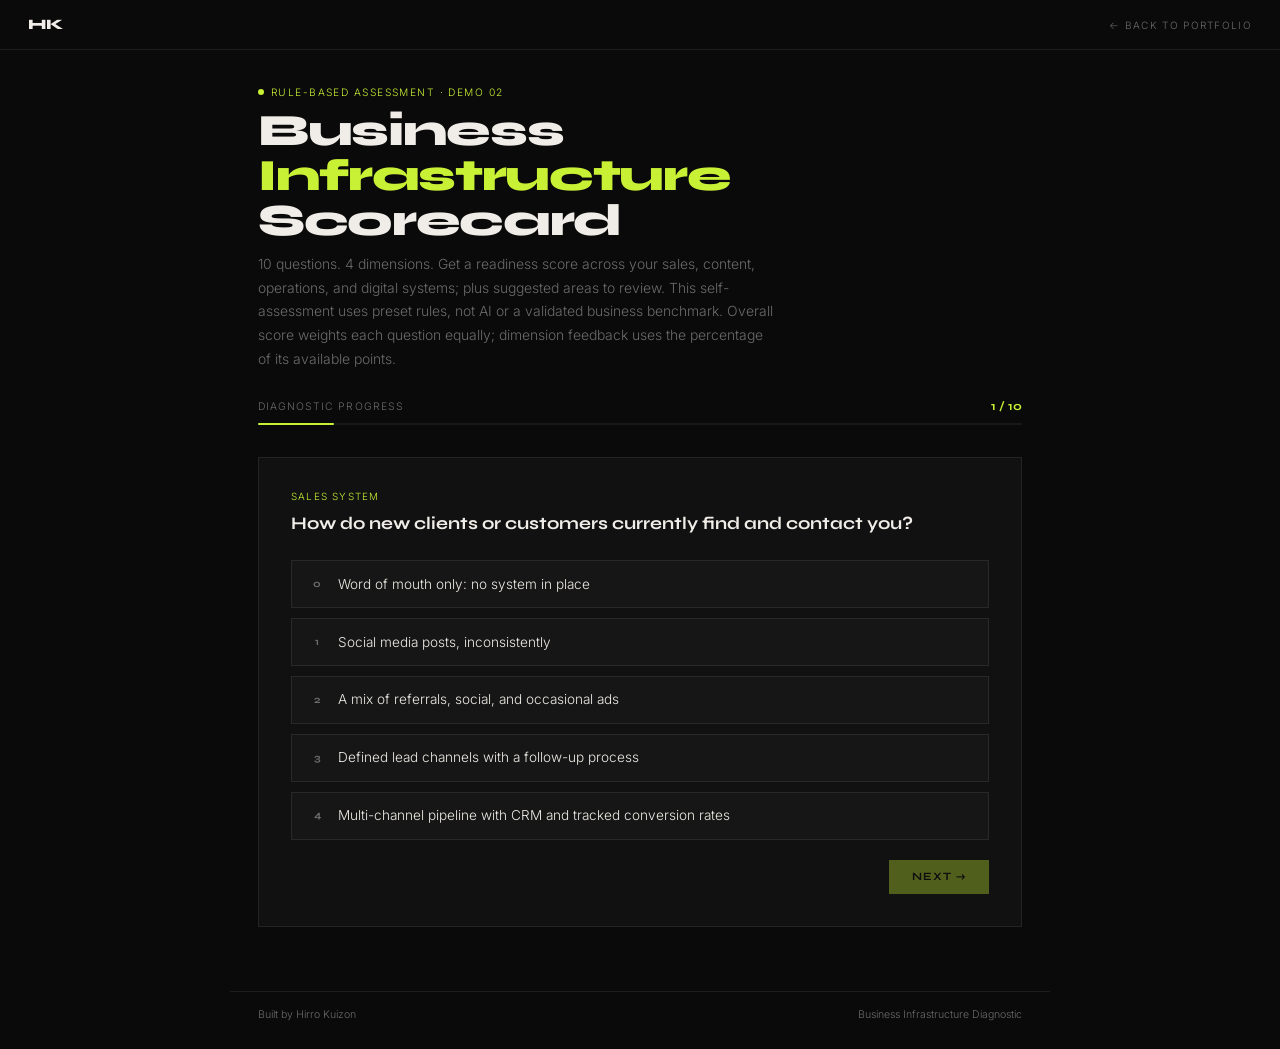
==== commit c2c82ee3: "Refresh CV and evidence links; clarify and harden preserved demos" ====
--- a/business-scorecard.html
+++ b/business-scorecard.html
@@ -155,9 +155,9 @@
 </div>
 
 <div class="hd">
-  <div class="eyebrow"><span class="dot"></span>Live Tool &middot; Demo 02</div>
+  <div class="eyebrow"><span class="dot"></span>Rule-based assessment &middot; Demo 02</div>
   <h1 class="title">Business <span>Infrastructure</span> Scorecard</h1>
-  <p class="desc">10 questions. 4 dimensions. Get a readiness score across your sales, content, operations, and digital systems; plus a prioritized action plan.</p>
+  <p class="desc">10 questions. 4 dimensions. Get a readiness score across your sales, content, operations, and digital systems; plus suggested areas to review. This self-assessment uses preset rules, not AI or a validated business benchmark. Overall score weights each question equally; dimension feedback uses the percentage of its available points.</p>
 </div>
 
 <div class="quiz-wrap">
@@ -221,7 +221,7 @@
       <div class="dim-grid" id="dim-grid"></div>
 
       <div class="priority-block">
-        <div class="priority-label">Priority Action Plan</div>
+        <div class="priority-label">Suggested Areas to Review</div>
         <div id="priority-list"></div>
       </div>
 
@@ -419,7 +419,7 @@
       { max:12, text:'Strong digital infrastructure. The next growth lever is content-driven SEO and reputation amplification to widen the top of the funnel.' }
     ],
     actions: [
-      { title:'Claim and fully optimize your Google Business Profile', desc:'Complete every field, add photos, set hours, and enable messaging. This is the highest-ROI 2-hour investment for any local business.' },
+      { title:'Claim and fully optimize your Google Business Profile', desc:'Complete relevant fields, add photos, and set accurate hours. Consider this if your business serves local customers.' },
       { title:'Build a review generation system', desc:'Create a simple post-purchase message asking for a Google review. Send it within 24 hours of a positive interaction. 5 new reviews per month compounds fast.' },
       { title:'Audit your website for the 3 conversion basics', desc:'Check that your site has: a clear headline stating what you do and who for, a visible call-to-action above the fold, and a mobile-optimized layout.' }
     ]
@@ -540,8 +540,8 @@
     var mx = dimMax[d] || 1;
     var pct = Math.round((sc/mx)*100);
     var cfg = DIMS[d];
-    var read = cfg.reads[cfg.reads.length-1].text;
-    cfg.reads.forEach(function(r){ if (sc <= r.max) { read = r.text; return; } });
+    var normalizedScore = (sc / mx) * 12;
+    var read = cfg.reads.find(function(r){ return normalizedScore <= r.max; }).text;
 
     // Color based on pct
     var col = pct >= 70 ? '#c8f135' : pct >= 40 ? '#f5c842' : '#ff5a5a';
